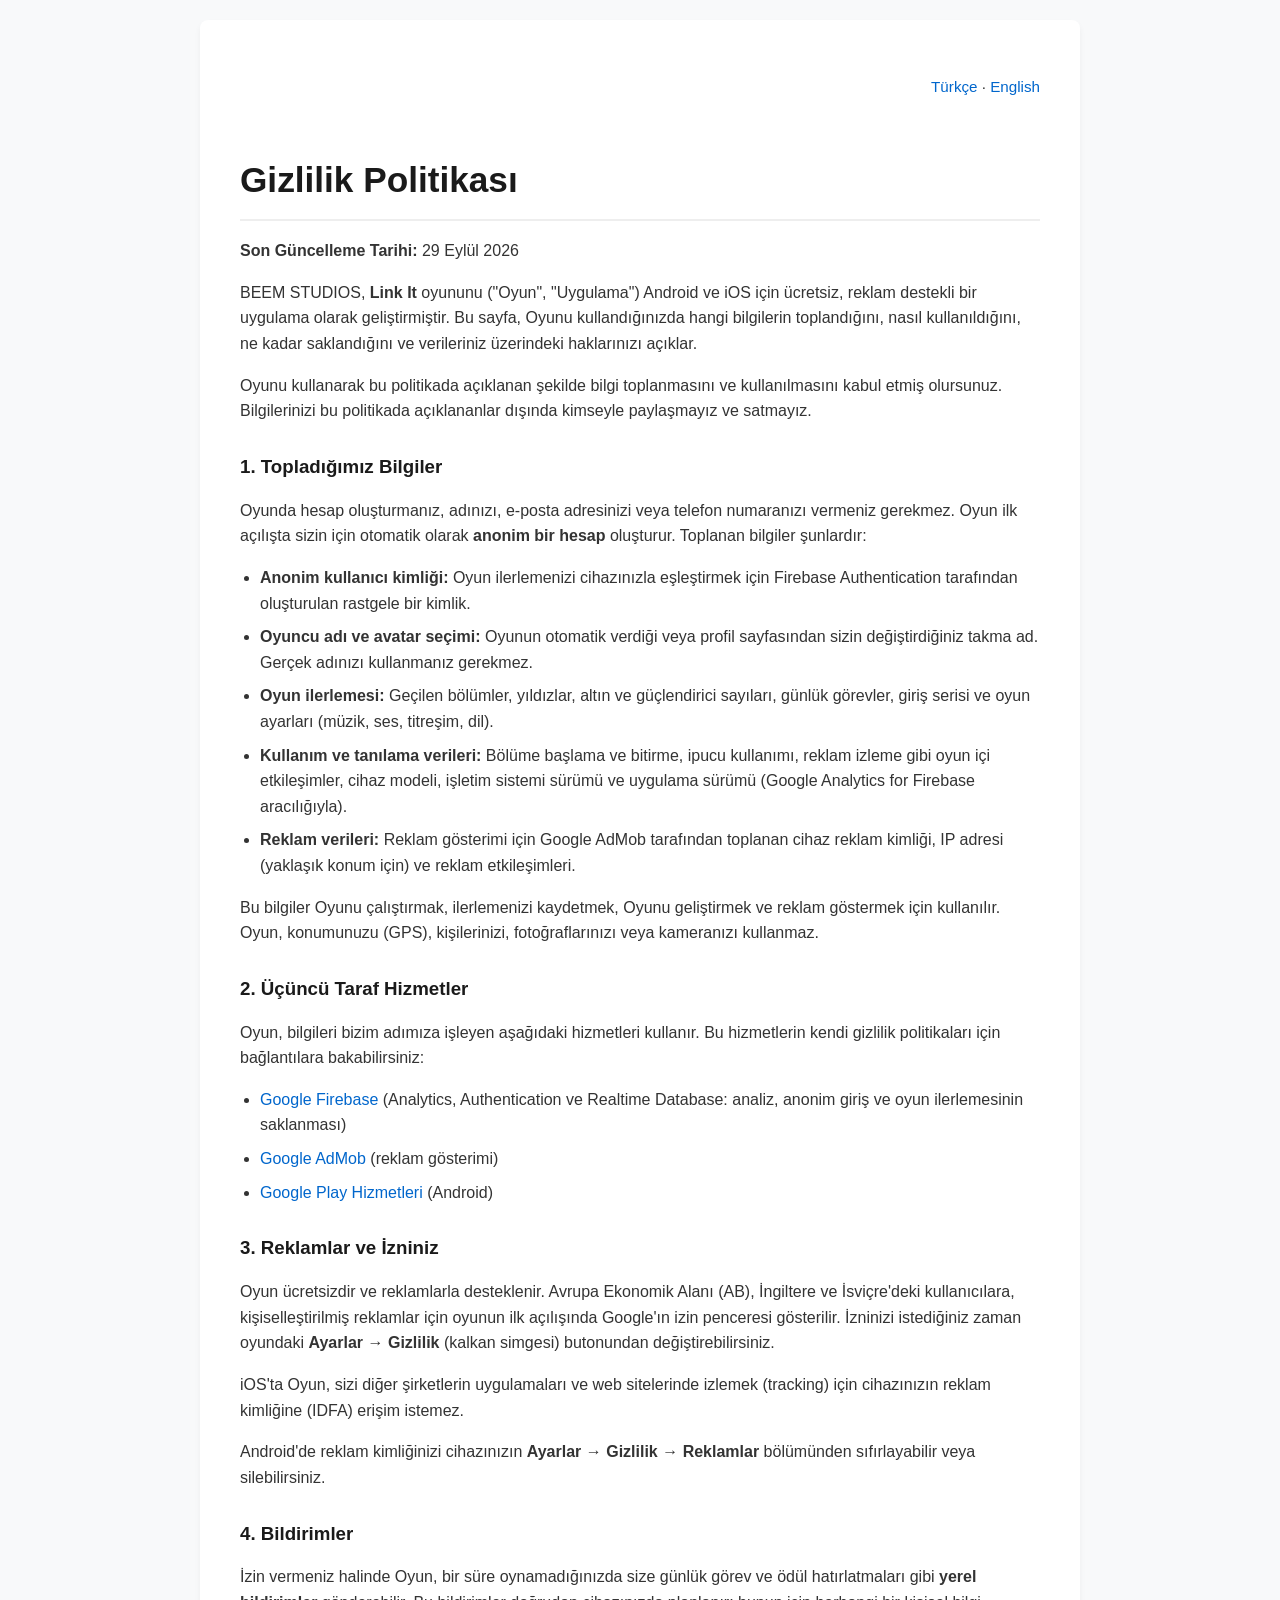
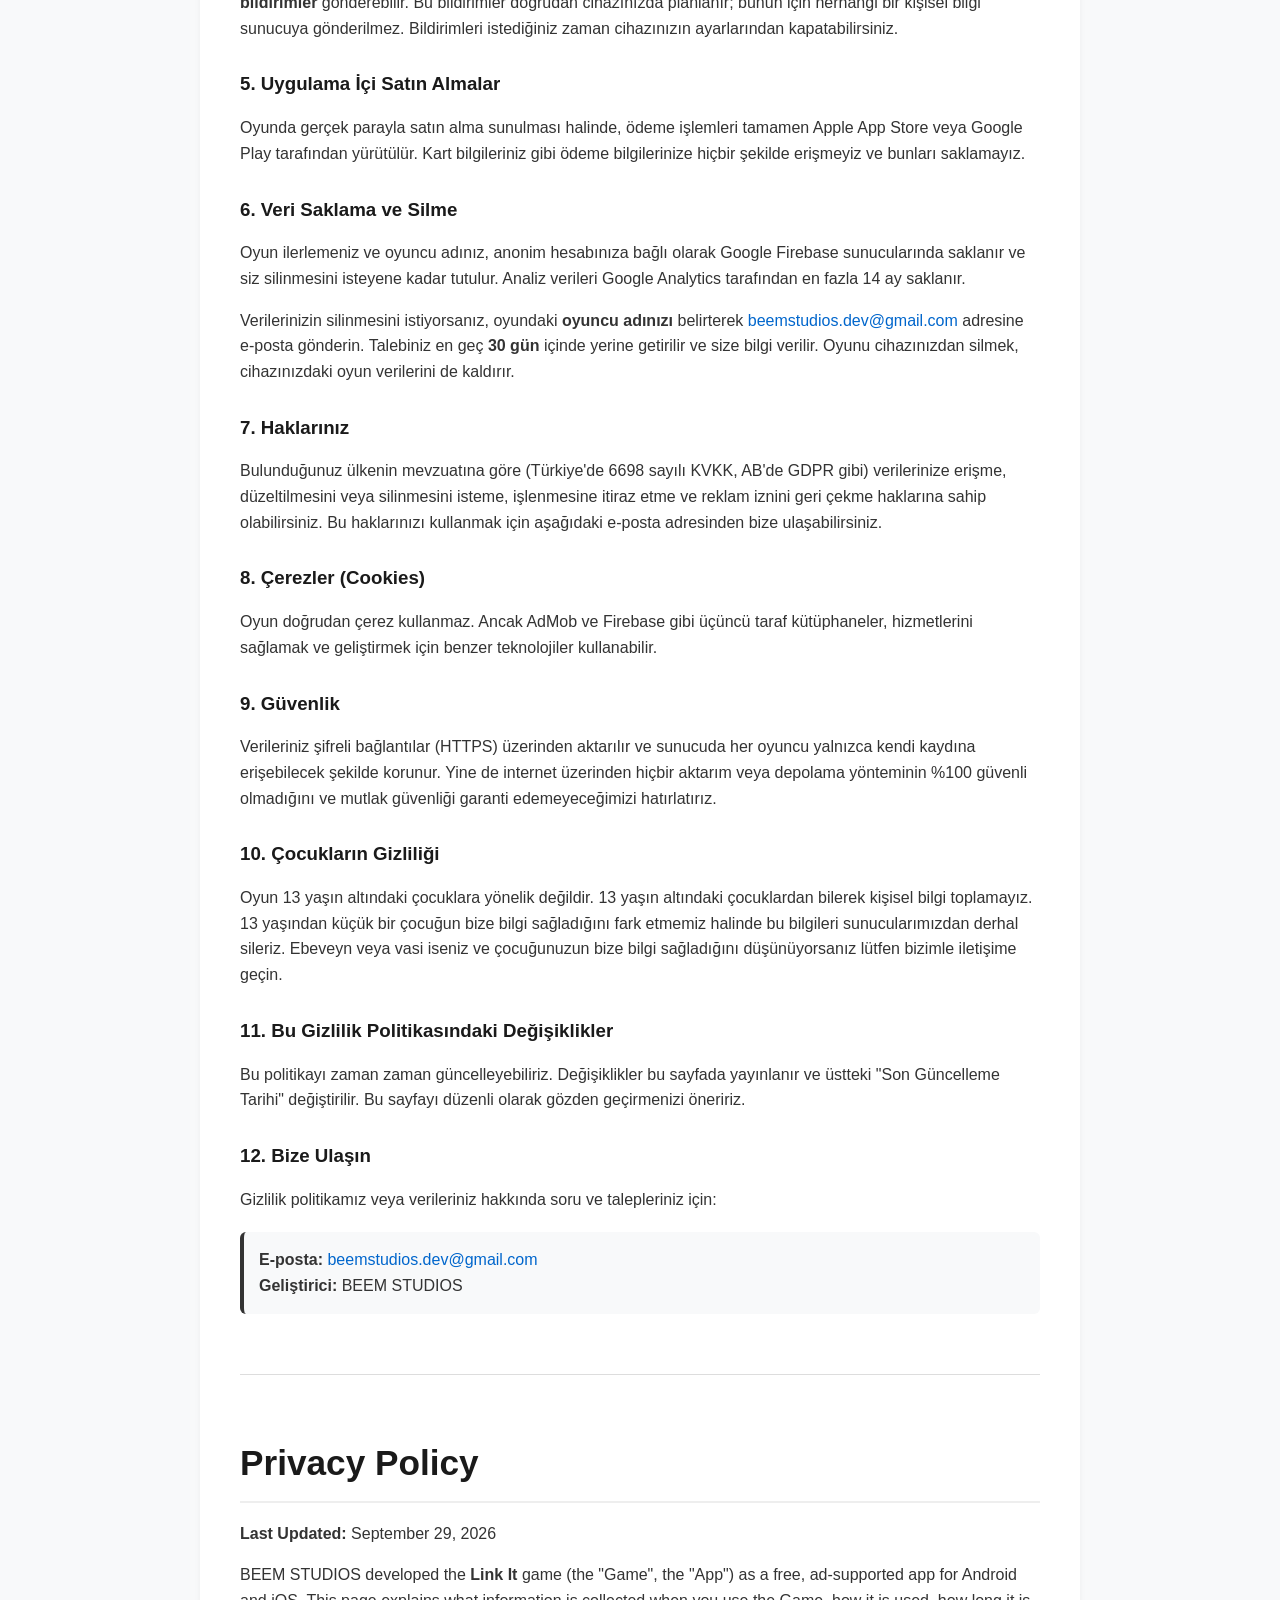
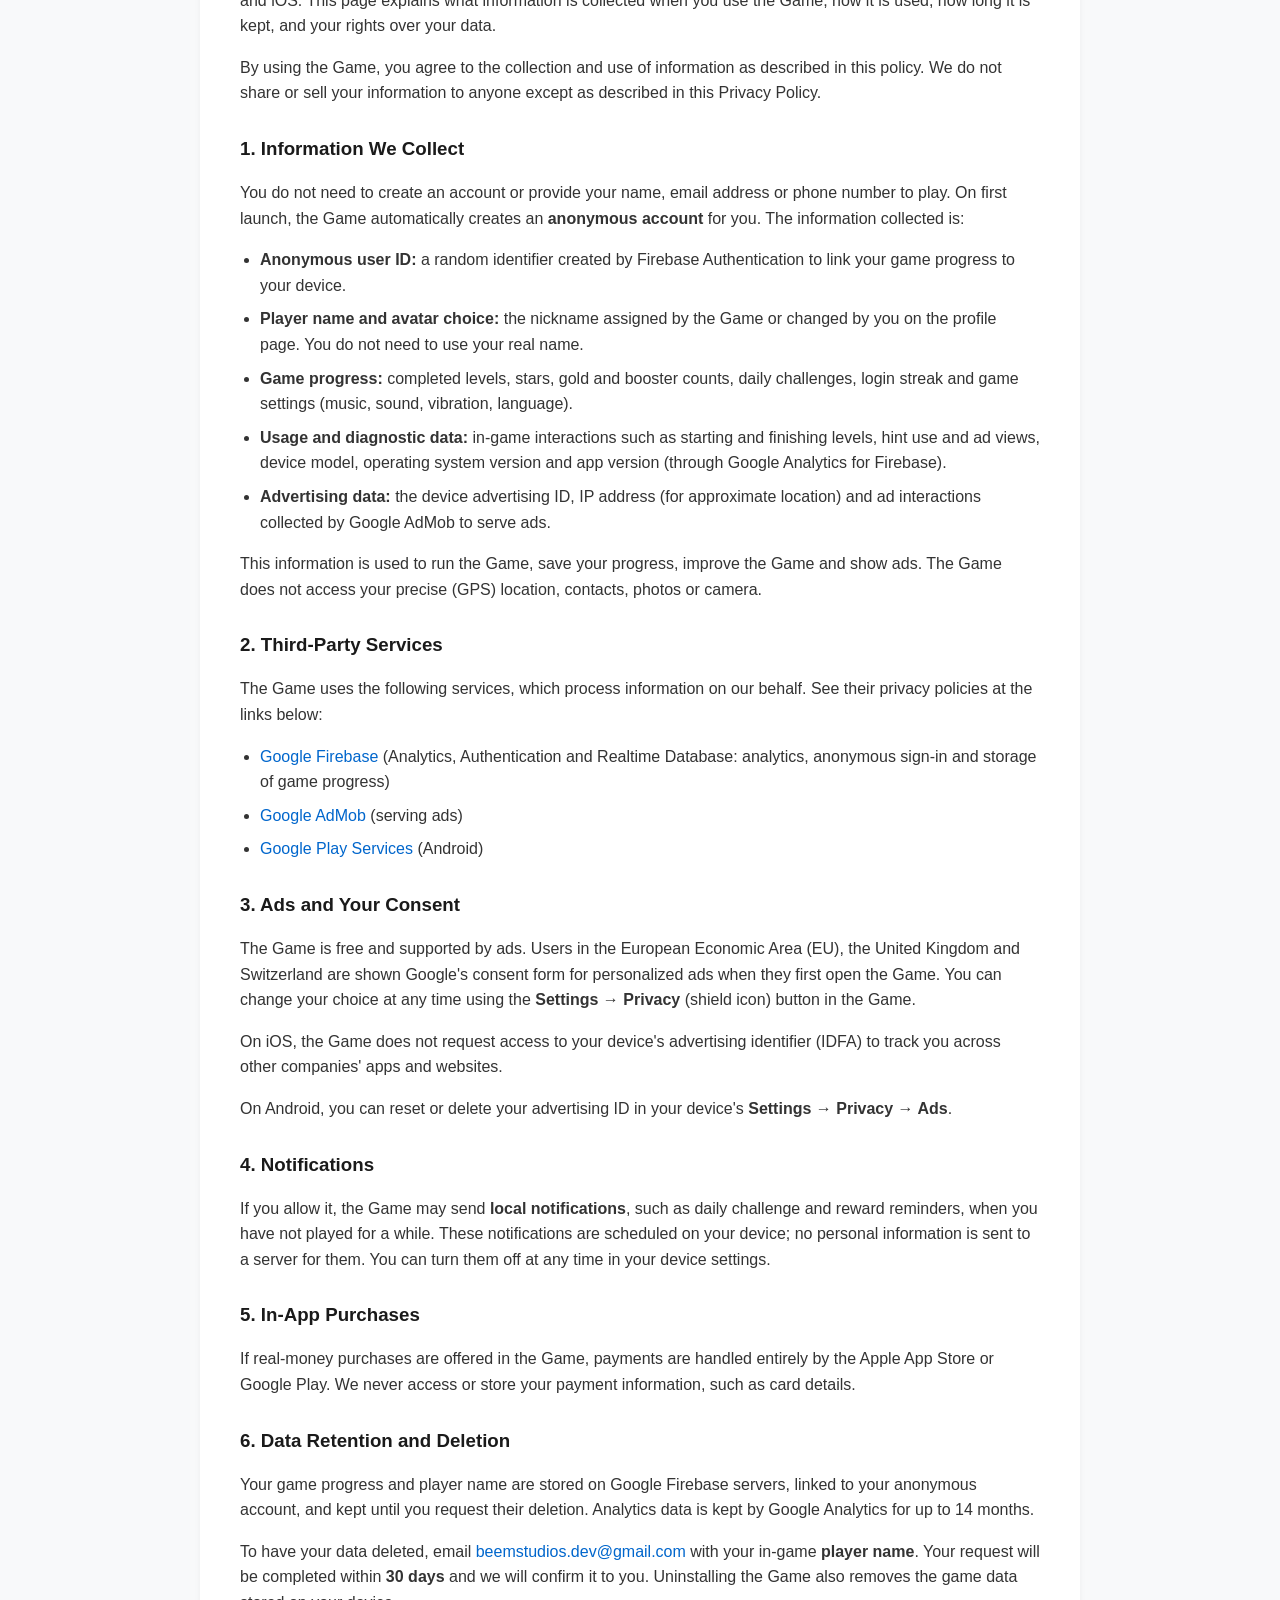
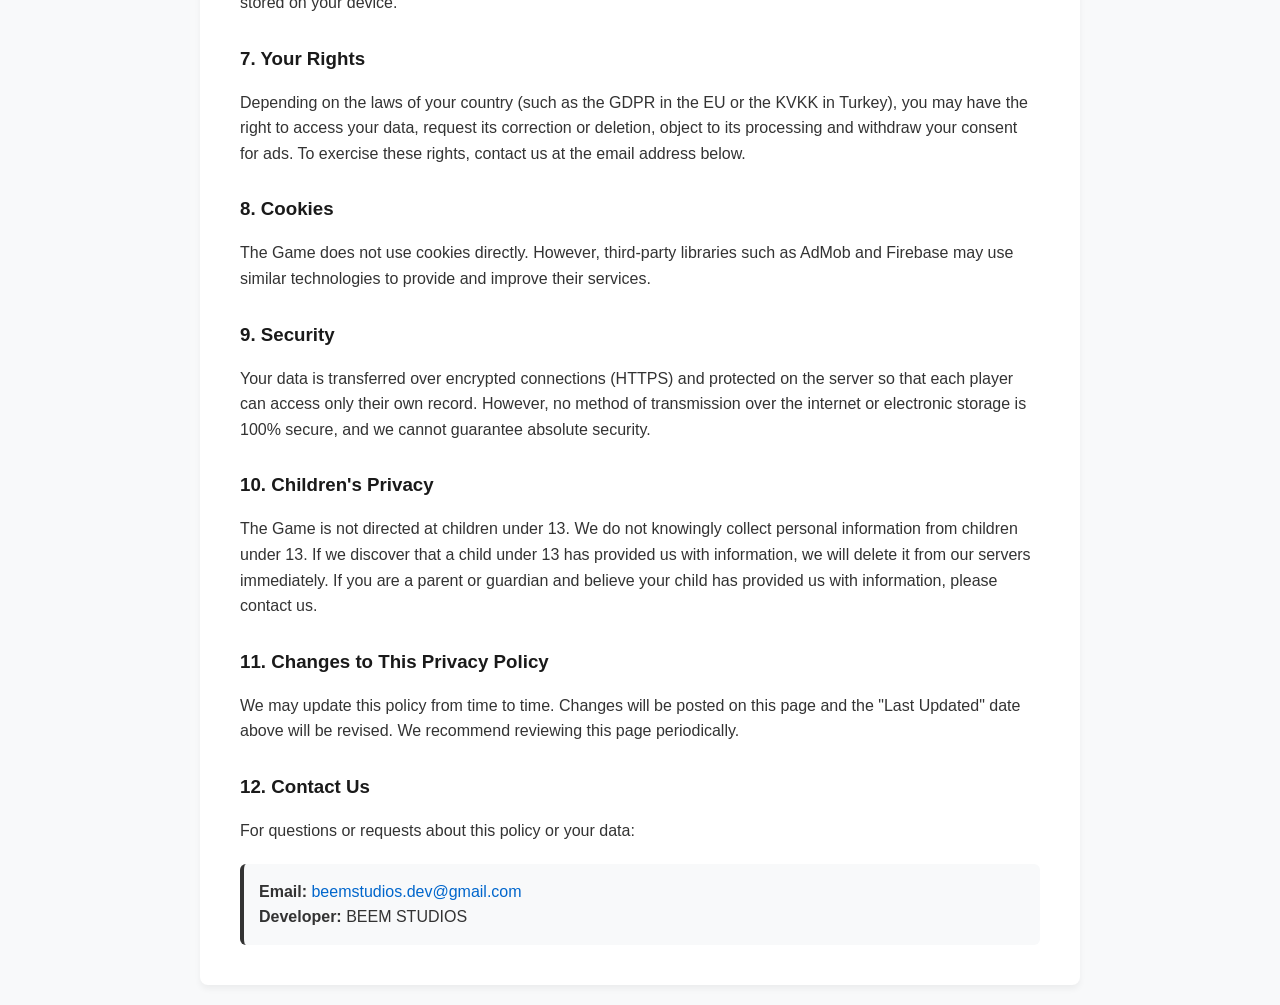
==== privacy/index.html @ 14c8b5b4 "Add files via upload" ====
<!DOCTYPE html>
<html lang="tr">
<head>
    <meta charset="UTF-8">
    <meta name="viewport" content="width=device-width, initial-scale=1.0">
    <title>Privacy Policy - BEEM STUDIOS</title>
    <style>
        :root {
            --bg-color: #f8f9fa;
            --text-color: #333333;
            --heading-color: #1a1a1a;
            --link-color: #0066cc;
            --container-bg: #ffffff;
        }

        body {
            font-family: -apple-system, BlinkMacSystemFont, 'Segoe UI', Roboto, Oxygen, Ubuntu, Cantarell, sans-serif;
            line-height: 1.6;
            color: var(--text-color);
            background-color: var(--bg-color);
            margin: 0;
            padding: 20px;
        }

        .container {
            max-width: 800px;
            margin: 0 auto;
            background-color: var(--container-bg);
            padding: 40px;
            border-radius: 8px;
            box-shadow: 0 4px 6px rgba(0,0,0,0.05);
        }

        h1, h2, h3 {
            color: var(--heading-color);
            margin-top: 1.5em;
            margin-bottom: 0.5em;
        }

        h1 {
            font-size: 2.2em;
            border-bottom: 2px solid #eee;
            padding-bottom: 10px;
        }

        p {
            margin-bottom: 1em;
        }

        ul {
            margin-bottom: 1em;
            padding-left: 20px;
        }

        li {
            margin-bottom: 0.5em;
        }

        a {
            color: var(--link-color);
            text-decoration: none;
        }

        a:hover {
            text-decoration: underline;
        }

        .lang-nav {
            text-align: right;
            font-size: 0.95em;
        }

        .divider {
            margin: 60px 0;
            border: 0;
            border-top: 1px solid #ddd;
        }

        .contact-info {
            background-color: #f8f9fa;
            padding: 15px;
            border-radius: 6px;
            border-left: 4px solid #333;
            margin-top: 20px;
        }

        @media (max-width: 600px) {
            body {
                padding: 12px;
            }

            .container {
                padding: 20px;
            }

            h1 {
                font-size: 1.7em;
            }
        }
    </style>
</head>
<body>

    <div class="container">
        <p class="lang-nav"><a href="#tr">Türkçe</a> · <a href="#en">English</a></p>

        <!-- TÜRKÇE BÖLÜM -->
        <h1 id="tr">Gizlilik Politikası</h1>
        <p><strong>Son Güncelleme Tarihi:</strong> 29 Eylül 2026</p>

        <p>BEEM STUDIOS, <strong>Link It</strong> oyununu ("Oyun", "Uygulama") Android ve iOS için ücretsiz, reklam destekli bir uygulama olarak geliştirmiştir. Bu sayfa, Oyunu kullandığınızda hangi bilgilerin toplandığını, nasıl kullanıldığını, ne kadar saklandığını ve verileriniz üzerindeki haklarınızı açıklar.</p>

        <p>Oyunu kullanarak bu politikada açıklanan şekilde bilgi toplanmasını ve kullanılmasını kabul etmiş olursunuz. Bilgilerinizi bu politikada açıklananlar dışında kimseyle paylaşmayız ve satmayız.</p>

        <h3>1. Topladığımız Bilgiler</h3>
        <p>Oyunda hesap oluşturmanız, adınızı, e-posta adresinizi veya telefon numaranızı vermeniz gerekmez. Oyun ilk açılışta sizin için otomatik olarak <strong>anonim bir hesap</strong> oluşturur. Toplanan bilgiler şunlardır:</p>
        <ul>
            <li><strong>Anonim kullanıcı kimliği:</strong> Oyun ilerlemenizi cihazınızla eşleştirmek için Firebase Authentication tarafından oluşturulan rastgele bir kimlik.</li>
            <li><strong>Oyuncu adı ve avatar seçimi:</strong> Oyunun otomatik verdiği veya profil sayfasından sizin değiştirdiğiniz takma ad. Gerçek adınızı kullanmanız gerekmez.</li>
            <li><strong>Oyun ilerlemesi:</strong> Geçilen bölümler, yıldızlar, altın ve güçlendirici sayıları, günlük görevler, giriş serisi ve oyun ayarları (müzik, ses, titreşim, dil).</li>
            <li><strong>Kullanım ve tanılama verileri:</strong> Bölüme başlama ve bitirme, ipucu kullanımı, reklam izleme gibi oyun içi etkileşimler, cihaz modeli, işletim sistemi sürümü ve uygulama sürümü (Google Analytics for Firebase aracılığıyla).</li>
            <li><strong>Reklam verileri:</strong> Reklam gösterimi için Google AdMob tarafından toplanan cihaz reklam kimliği, IP adresi (yaklaşık konum için) ve reklam etkileşimleri.</li>
        </ul>
        <p>Bu bilgiler Oyunu çalıştırmak, ilerlemenizi kaydetmek, Oyunu geliştirmek ve reklam göstermek için kullanılır. Oyun, konumunuzu (GPS), kişilerinizi, fotoğraflarınızı veya kameranızı kullanmaz.</p>

        <h3>2. Üçüncü Taraf Hizmetler</h3>
        <p>Oyun, bilgileri bizim adımıza işleyen aşağıdaki hizmetleri kullanır. Bu hizmetlerin kendi gizlilik politikaları için bağlantılara bakabilirsiniz:</p>
        <ul>
            <li><a href="https://firebase.google.com/support/privacy" target="_blank" rel="noopener">Google Firebase</a> (Analytics, Authentication ve Realtime Database: analiz, anonim giriş ve oyun ilerlemesinin saklanması)</li>
            <li><a href="https://support.google.com/admob/answer/6128543" target="_blank" rel="noopener">Google AdMob</a> (reklam gösterimi)</li>
            <li><a href="https://policies.google.com/privacy" target="_blank" rel="noopener">Google Play Hizmetleri</a> (Android)</li>
        </ul>

        <h3>3. Reklamlar ve İzniniz</h3>
        <p>Oyun ücretsizdir ve reklamlarla desteklenir. Avrupa Ekonomik Alanı (AB), İngiltere ve İsviçre'deki kullanıcılara, kişiselleştirilmiş reklamlar için oyunun ilk açılışında Google'ın izin penceresi gösterilir. İzninizi istediğiniz zaman oyundaki <strong>Ayarlar → Gizlilik</strong> (kalkan simgesi) butonundan değiştirebilirsiniz.</p>
        <p>iOS'ta Oyun, sizi diğer şirketlerin uygulamaları ve web sitelerinde izlemek (tracking) için cihazınızın reklam kimliğine (IDFA) erişim istemez.</p>
        <p>Android'de reklam kimliğinizi cihazınızın <strong>Ayarlar → Gizlilik → Reklamlar</strong> bölümünden sıfırlayabilir veya silebilirsiniz.</p>

        <h3>4. Bildirimler</h3>
        <p>İzin vermeniz halinde Oyun, bir süre oynamadığınızda size günlük görev ve ödül hatırlatmaları gibi <strong>yerel bildirimler</strong> gönderebilir. Bu bildirimler doğrudan cihazınızda planlanır; bunun için herhangi bir kişisel bilgi sunucuya gönderilmez. Bildirimleri istediğiniz zaman cihazınızın ayarlarından kapatabilirsiniz.</p>

        <h3>5. Uygulama İçi Satın Almalar</h3>
        <p>Oyunda gerçek parayla satın alma sunulması halinde, ödeme işlemleri tamamen Apple App Store veya Google Play tarafından yürütülür. Kart bilgileriniz gibi ödeme bilgilerinize hiçbir şekilde erişmeyiz ve bunları saklamayız.</p>

        <h3>6. Veri Saklama ve Silme</h3>
        <p>Oyun ilerlemeniz ve oyuncu adınız, anonim hesabınıza bağlı olarak Google Firebase sunucularında saklanır ve siz silinmesini isteyene kadar tutulur. Analiz verileri Google Analytics tarafından en fazla 14 ay saklanır.</p>
        <p>Verilerinizin silinmesini istiyorsanız, oyundaki <strong>oyuncu adınızı</strong> belirterek <a href="mailto:beemstudios.dev@gmail.com">beemstudios.dev@gmail.com</a> adresine e-posta gönderin. Talebiniz en geç <strong>30 gün</strong> içinde yerine getirilir ve size bilgi verilir. Oyunu cihazınızdan silmek, cihazınızdaki oyun verilerini de kaldırır.</p>

        <h3>7. Haklarınız</h3>
        <p>Bulunduğunuz ülkenin mevzuatına göre (Türkiye'de 6698 sayılı KVKK, AB'de GDPR gibi) verilerinize erişme, düzeltilmesini veya silinmesini isteme, işlenmesine itiraz etme ve reklam iznini geri çekme haklarına sahip olabilirsiniz. Bu haklarınızı kullanmak için aşağıdaki e-posta adresinden bize ulaşabilirsiniz.</p>

        <h3>8. Çerezler (Cookies)</h3>
        <p>Oyun doğrudan çerez kullanmaz. Ancak AdMob ve Firebase gibi üçüncü taraf kütüphaneler, hizmetlerini sağlamak ve geliştirmek için benzer teknolojiler kullanabilir.</p>

        <h3>9. Güvenlik</h3>
        <p>Verileriniz şifreli bağlantılar (HTTPS) üzerinden aktarılır ve sunucuda her oyuncu yalnızca kendi kaydına erişebilecek şekilde korunur. Yine de internet üzerinden hiçbir aktarım veya depolama yönteminin %100 güvenli olmadığını ve mutlak güvenliği garanti edemeyeceğimizi hatırlatırız.</p>

        <h3>10. Çocukların Gizliliği</h3>
        <p>Oyun 13 yaşın altındaki çocuklara yönelik değildir. 13 yaşın altındaki çocuklardan bilerek kişisel bilgi toplamayız. 13 yaşından küçük bir çocuğun bize bilgi sağladığını fark etmemiz halinde bu bilgileri sunucularımızdan derhal sileriz. Ebeveyn veya vasi iseniz ve çocuğunuzun bize bilgi sağladığını düşünüyorsanız lütfen bizimle iletişime geçin.</p>

        <h3>11. Bu Gizlilik Politikasındaki Değişiklikler</h3>
        <p>Bu politikayı zaman zaman güncelleyebiliriz. Değişiklikler bu sayfada yayınlanır ve üstteki "Son Güncelleme Tarihi" değiştirilir. Bu sayfayı düzenli olarak gözden geçirmenizi öneririz.</p>

        <h3>12. Bize Ulaşın</h3>
        <p>Gizlilik politikamız veya verileriniz hakkında soru ve talepleriniz için:</p>
        <div class="contact-info">
            <strong>E-posta:</strong> <a href="mailto:beemstudios.dev@gmail.com">beemstudios.dev@gmail.com</a><br>
            <strong>Geliştirici:</strong> BEEM STUDIOS
        </div>

        <hr class="divider">

        <!-- İNGİLİZCE BÖLÜM -->
        <h1 id="en" lang="en">Privacy Policy</h1>
        <div lang="en">
        <p><strong>Last Updated:</strong> September 29, 2026</p>

        <p>BEEM STUDIOS developed the <strong>Link It</strong> game (the "Game", the "App") as a free, ad-supported app for Android and iOS. This page explains what information is collected when you use the Game, how it is used, how long it is kept, and your rights over your data.</p>

        <p>By using the Game, you agree to the collection and use of information as described in this policy. We do not share or sell your information to anyone except as described in this Privacy Policy.</p>

        <h3>1. Information We Collect</h3>
        <p>You do not need to create an account or provide your name, email address or phone number to play. On first launch, the Game automatically creates an <strong>anonymous account</strong> for you. The information collected is:</p>
        <ul>
            <li><strong>Anonymous user ID:</strong> a random identifier created by Firebase Authentication to link your game progress to your device.</li>
            <li><strong>Player name and avatar choice:</strong> the nickname assigned by the Game or changed by you on the profile page. You do not need to use your real name.</li>
            <li><strong>Game progress:</strong> completed levels, stars, gold and booster counts, daily challenges, login streak and game settings (music, sound, vibration, language).</li>
            <li><strong>Usage and diagnostic data:</strong> in-game interactions such as starting and finishing levels, hint use and ad views, device model, operating system version and app version (through Google Analytics for Firebase).</li>
            <li><strong>Advertising data:</strong> the device advertising ID, IP address (for approximate location) and ad interactions collected by Google AdMob to serve ads.</li>
        </ul>
        <p>This information is used to run the Game, save your progress, improve the Game and show ads. The Game does not access your precise (GPS) location, contacts, photos or camera.</p>

        <h3>2. Third-Party Services</h3>
        <p>The Game uses the following services, which process information on our behalf. See their privacy policies at the links below:</p>
        <ul>
            <li><a href="https://firebase.google.com/support/privacy" target="_blank" rel="noopener">Google Firebase</a> (Analytics, Authentication and Realtime Database: analytics, anonymous sign-in and storage of game progress)</li>
            <li><a href="https://support.google.com/admob/answer/6128543" target="_blank" rel="noopener">Google AdMob</a> (serving ads)</li>
            <li><a href="https://policies.google.com/privacy" target="_blank" rel="noopener">Google Play Services</a> (Android)</li>
        </ul>

        <h3>3. Ads and Your Consent</h3>
        <p>The Game is free and supported by ads. Users in the European Economic Area (EU), the United Kingdom and Switzerland are shown Google's consent form for personalized ads when they first open the Game. You can change your choice at any time using the <strong>Settings → Privacy</strong> (shield icon) button in the Game.</p>
        <p>On iOS, the Game does not request access to your device's advertising identifier (IDFA) to track you across other companies' apps and websites.</p>
        <p>On Android, you can reset or delete your advertising ID in your device's <strong>Settings → Privacy → Ads</strong>.</p>

        <h3>4. Notifications</h3>
        <p>If you allow it, the Game may send <strong>local notifications</strong>, such as daily challenge and reward reminders, when you have not played for a while. These notifications are scheduled on your device; no personal information is sent to a server for them. You can turn them off at any time in your device settings.</p>

        <h3>5. In-App Purchases</h3>
        <p>If real-money purchases are offered in the Game, payments are handled entirely by the Apple App Store or Google Play. We never access or store your payment information, such as card details.</p>

        <h3>6. Data Retention and Deletion</h3>
        <p>Your game progress and player name are stored on Google Firebase servers, linked to your anonymous account, and kept until you request their deletion. Analytics data is kept by Google Analytics for up to 14 months.</p>
        <p>To have your data deleted, email <a href="mailto:beemstudios.dev@gmail.com">beemstudios.dev@gmail.com</a> with your in-game <strong>player name</strong>. Your request will be completed within <strong>30 days</strong> and we will confirm it to you. Uninstalling the Game also removes the game data stored on your device.</p>

        <h3>7. Your Rights</h3>
        <p>Depending on the laws of your country (such as the GDPR in the EU or the KVKK in Turkey), you may have the right to access your data, request its correction or deletion, object to its processing and withdraw your consent for ads. To exercise these rights, contact us at the email address below.</p>

        <h3>8. Cookies</h3>
        <p>The Game does not use cookies directly. However, third-party libraries such as AdMob and Firebase may use similar technologies to provide and improve their services.</p>

        <h3>9. Security</h3>
        <p>Your data is transferred over encrypted connections (HTTPS) and protected on the server so that each player can access only their own record. However, no method of transmission over the internet or electronic storage is 100% secure, and we cannot guarantee absolute security.</p>

        <h3>10. Children's Privacy</h3>
        <p>The Game is not directed at children under 13. We do not knowingly collect personal information from children under 13. If we discover that a child under 13 has provided us with information, we will delete it from our servers immediately. If you are a parent or guardian and believe your child has provided us with information, please contact us.</p>

        <h3>11. Changes to This Privacy Policy</h3>
        <p>We may update this policy from time to time. Changes will be posted on this page and the "Last Updated" date above will be revised. We recommend reviewing this page periodically.</p>

        <h3>12. Contact Us</h3>
        <p>For questions or requests about this policy or your data:</p>
        <div class="contact-info">
            <strong>Email:</strong> <a href="mailto:beemstudios.dev@gmail.com">beemstudios.dev@gmail.com</a><br>
            <strong>Developer:</strong> BEEM STUDIOS
        </div>
        </div>

    </div>

</body>
</html>
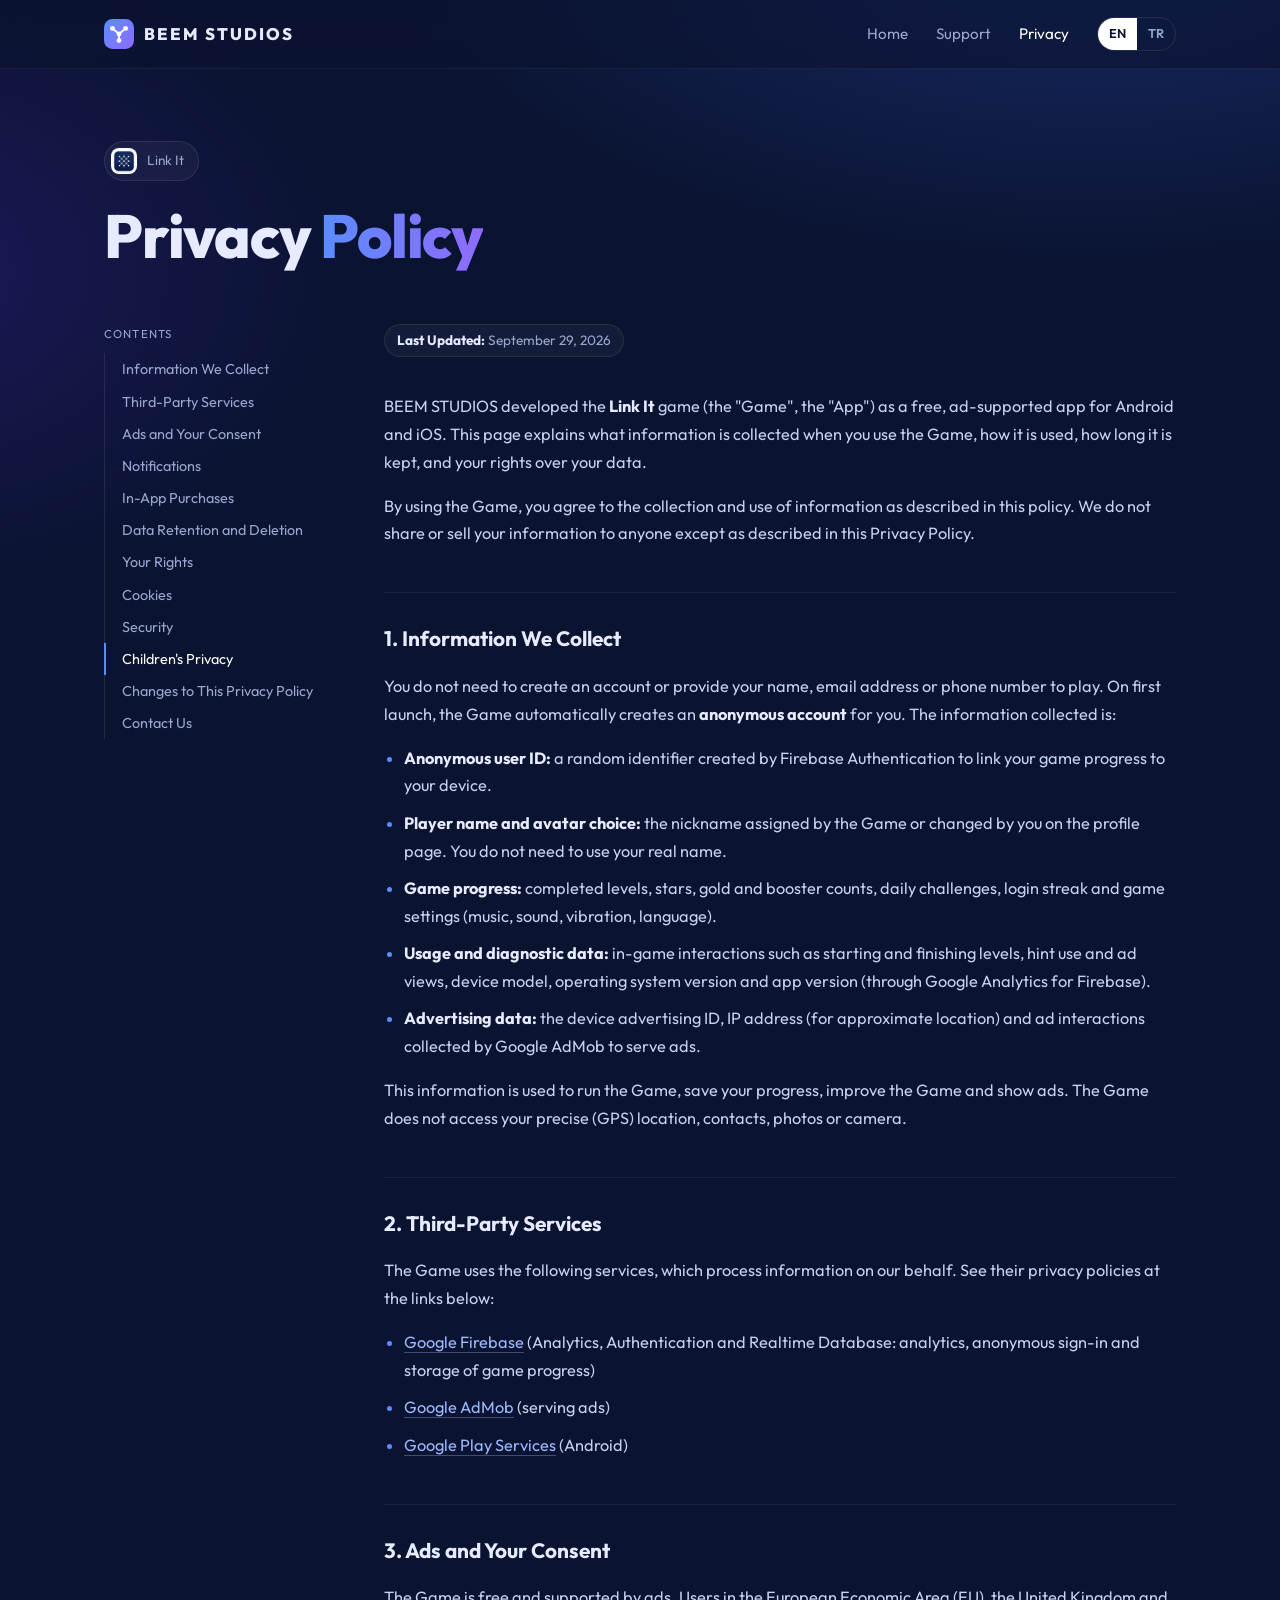
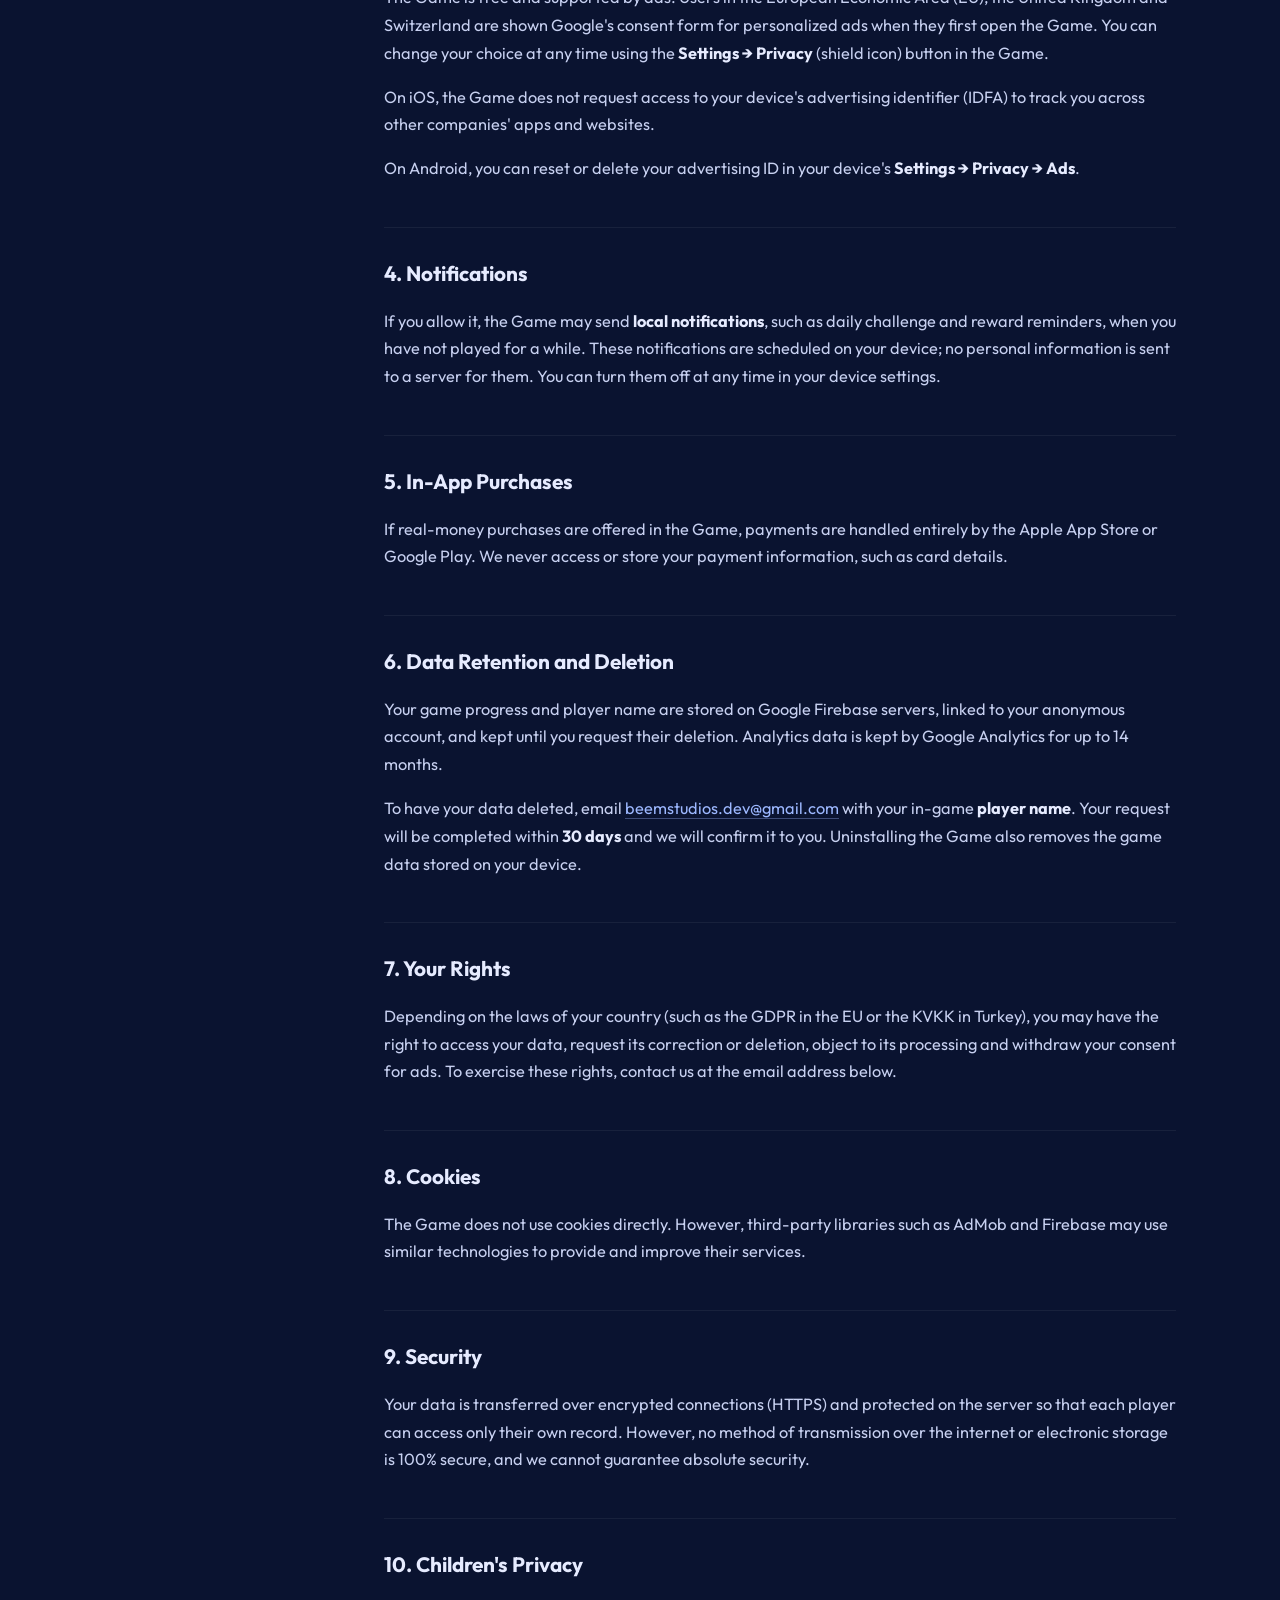
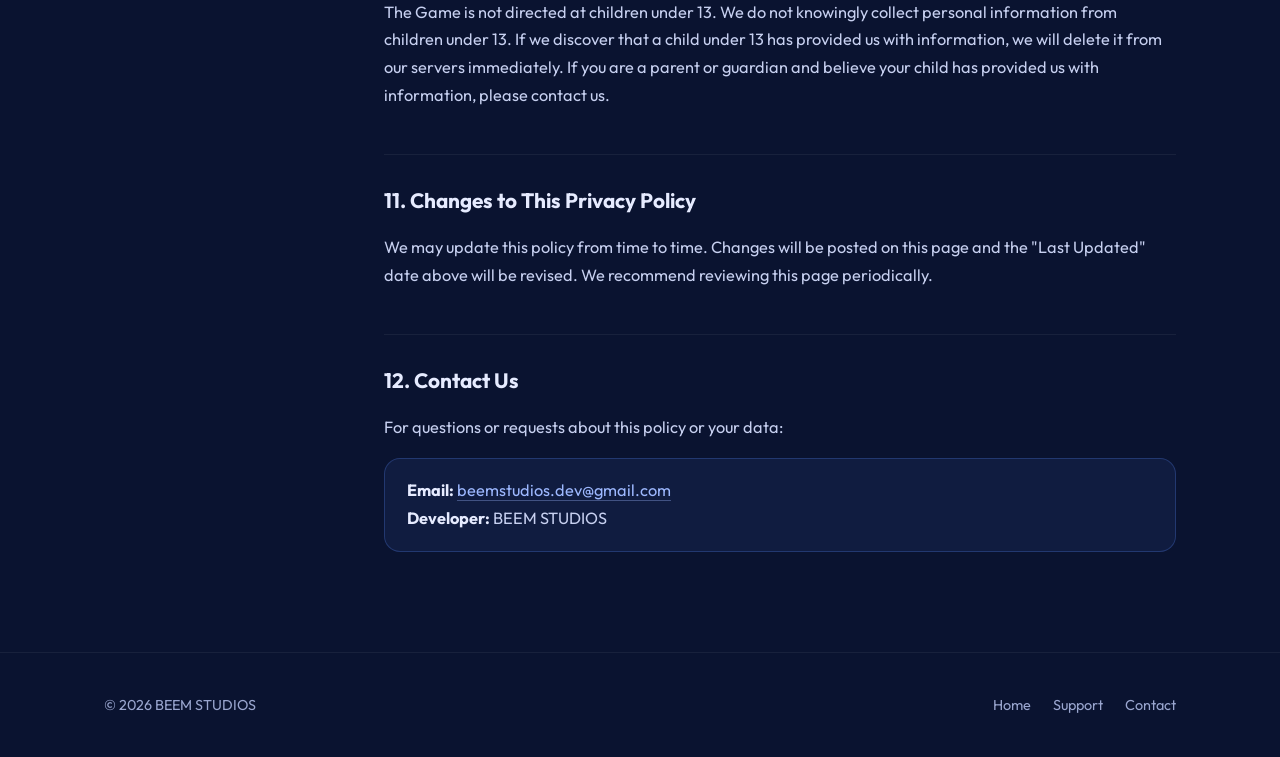
==== commit a36d5249: "Add files via upload" ====
--- a/privacy/index.html
+++ b/privacy/index.html
@@ -4,239 +4,223 @@
     <meta charset="UTF-8">
     <meta name="viewport" content="width=device-width, initial-scale=1.0">
     <title>Privacy Policy - BEEM STUDIOS</title>
-    <style>
-        :root {
-            --bg-color: #f8f9fa;
-            --text-color: #333333;
-            --heading-color: #1a1a1a;
-            --link-color: #0066cc;
-            --container-bg: #ffffff;
-        }
-
-        body {
-            font-family: -apple-system, BlinkMacSystemFont, 'Segoe UI', Roboto, Oxygen, Ubuntu, Cantarell, sans-serif;
-            line-height: 1.6;
-            color: var(--text-color);
-            background-color: var(--bg-color);
-            margin: 0;
-            padding: 20px;
-        }
-
-        .container {
-            max-width: 800px;
-            margin: 0 auto;
-            background-color: var(--container-bg);
-            padding: 40px;
-            border-radius: 8px;
-            box-shadow: 0 4px 6px rgba(0,0,0,0.05);
-        }
-
-        h1, h2, h3 {
-            color: var(--heading-color);
-            margin-top: 1.5em;
-            margin-bottom: 0.5em;
-        }
-
-        h1 {
-            font-size: 2.2em;
-            border-bottom: 2px solid #eee;
-            padding-bottom: 10px;
-        }
-
-        p {
-            margin-bottom: 1em;
-        }
-
-        ul {
-            margin-bottom: 1em;
-            padding-left: 20px;
-        }
-
-        li {
-            margin-bottom: 0.5em;
-        }
-
-        a {
-            color: var(--link-color);
-            text-decoration: none;
-        }
-
-        a:hover {
-            text-decoration: underline;
-        }
-
-        .lang-nav {
-            text-align: right;
-            font-size: 0.95em;
-        }
-
-        .divider {
-            margin: 60px 0;
-            border: 0;
-            border-top: 1px solid #ddd;
-        }
-
-        .contact-info {
-            background-color: #f8f9fa;
-            padding: 15px;
-            border-radius: 6px;
-            border-left: 4px solid #333;
-            margin-top: 20px;
-        }
-
-        @media (max-width: 600px) {
-            body {
-                padding: 12px;
-            }
-
-            .container {
-                padding: 20px;
-            }
-
-            h1 {
-                font-size: 1.7em;
-            }
-        }
-    </style>
+    <meta name="description" content="Link It privacy policy. / Link It gizlilik politikası.">
+    <meta name="theme-color" content="#0a1330">
+    <link rel="icon" type="image/png" href="/assets/linkit-icon.png">
+    <link rel="apple-touch-icon" href="/assets/linkit-icon.png">
+    <link rel="preconnect" href="https://fonts.googleapis.com">
+    <link rel="preconnect" href="https://fonts.gstatic.com" crossorigin>
+    <link href="https://fonts.googleapis.com/css2?family=Outfit:wght@400;500;600;700;800&display=swap" rel="stylesheet">
+    <link rel="stylesheet" href="/assets/site.css">
 </head>
-<body>
-
-    <div class="container">
-        <p class="lang-nav"><a href="#tr">Türkçe</a> · <a href="#en">English</a></p>
+<body data-title-tr="Gizlilik Politikası - BEEM STUDIOS" data-title-en="Privacy Policy - BEEM STUDIOS">
+
+    <header>
+        <div class="wrap">
+            <nav>
+                <a href="/" class="brand" aria-label="BEEM STUDIOS">
+                    <svg viewBox="0 0 32 32" aria-hidden="true">
+                        <defs>
+                            <linearGradient id="bg" x1="0" y1="0" x2="1" y2="1">
+                                <stop offset="0" stop-color="#5b8cff"/>
+                                <stop offset="1" stop-color="#8f6bff"/>
+                            </linearGradient>
+                        </defs>
+                        <rect width="32" height="32" rx="9" fill="url(#bg)"/>
+                        <path d="M9 10 L16 16 L23 10 M16 16 L16 23" stroke="#fff" stroke-width="2" stroke-linecap="round" fill="none"/>
+                        <circle cx="9" cy="10" r="2.6" fill="#fff"/>
+                        <circle cx="23" cy="10" r="2.6" fill="#fff"/>
+                        <circle cx="16" cy="16" r="2.6" fill="#fff"/>
+                        <circle cx="16" cy="23" r="2.6" fill="#fff"/>
+                    </svg>
+                    <span class="hide-sm">BEEM STUDIOS</span>
+                </a>
+                <div class="nav-links">
+                    <a href="/" class="hide-sm" data-tr="Ana Sayfa">Home</a>
+                    <a href="/support/" data-tr="Destek">Support</a>
+                    <a href="/privacy/" aria-current="page" data-tr="Gizlilik">Privacy</a>
+                    <div class="lang" role="group" aria-label="Language">
+                        <button type="button" data-lang="en">EN</button>
+                        <button type="button" data-lang="tr">TR</button>
+                    </div>
+                </div>
+            </nav>
+        </div>
+    </header>
+
+    <main class="wrap">
 
         <!-- TÜRKÇE BÖLÜM -->
-        <h1 id="tr">Gizlilik Politikası</h1>
-        <p><strong>Son Güncelleme Tarihi:</strong> 29 Eylül 2026</p>
-
-        <p>BEEM STUDIOS, <strong>Link It</strong> oyununu ("Oyun", "Uygulama") Android ve iOS için ücretsiz, reklam destekli bir uygulama olarak geliştirmiştir. Bu sayfa, Oyunu kullandığınızda hangi bilgilerin toplandığını, nasıl kullanıldığını, ne kadar saklandığını ve verileriniz üzerindeki haklarınızı açıklar.</p>
-
-        <p>Oyunu kullanarak bu politikada açıklanan şekilde bilgi toplanmasını ve kullanılmasını kabul etmiş olursunuz. Bilgilerinizi bu politikada açıklananlar dışında kimseyle paylaşmayız ve satmayız.</p>
-
-        <h3>1. Topladığımız Bilgiler</h3>
-        <p>Oyunda hesap oluşturmanız, adınızı, e-posta adresinizi veya telefon numaranızı vermeniz gerekmez. Oyun ilk açılışta sizin için otomatik olarak <strong>anonim bir hesap</strong> oluşturur. Toplanan bilgiler şunlardır:</p>
-        <ul>
-            <li><strong>Anonim kullanıcı kimliği:</strong> Oyun ilerlemenizi cihazınızla eşleştirmek için Firebase Authentication tarafından oluşturulan rastgele bir kimlik.</li>
-            <li><strong>Oyuncu adı ve avatar seçimi:</strong> Oyunun otomatik verdiği veya profil sayfasından sizin değiştirdiğiniz takma ad. Gerçek adınızı kullanmanız gerekmez.</li>
-            <li><strong>Oyun ilerlemesi:</strong> Geçilen bölümler, yıldızlar, altın ve güçlendirici sayıları, günlük görevler, giriş serisi ve oyun ayarları (müzik, ses, titreşim, dil).</li>
-            <li><strong>Kullanım ve tanılama verileri:</strong> Bölüme başlama ve bitirme, ipucu kullanımı, reklam izleme gibi oyun içi etkileşimler, cihaz modeli, işletim sistemi sürümü ve uygulama sürümü (Google Analytics for Firebase aracılığıyla).</li>
-            <li><strong>Reklam verileri:</strong> Reklam gösterimi için Google AdMob tarafından toplanan cihaz reklam kimliği, IP adresi (yaklaşık konum için) ve reklam etkileşimleri.</li>
-        </ul>
-        <p>Bu bilgiler Oyunu çalıştırmak, ilerlemenizi kaydetmek, Oyunu geliştirmek ve reklam göstermek için kullanılır. Oyun, konumunuzu (GPS), kişilerinizi, fotoğraflarınızı veya kameranızı kullanmaz.</p>
-
-        <h3>2. Üçüncü Taraf Hizmetler</h3>
-        <p>Oyun, bilgileri bizim adımıza işleyen aşağıdaki hizmetleri kullanır. Bu hizmetlerin kendi gizlilik politikaları için bağlantılara bakabilirsiniz:</p>
-        <ul>
-            <li><a href="https://firebase.google.com/support/privacy" target="_blank" rel="noopener">Google Firebase</a> (Analytics, Authentication ve Realtime Database: analiz, anonim giriş ve oyun ilerlemesinin saklanması)</li>
-            <li><a href="https://support.google.com/admob/answer/6128543" target="_blank" rel="noopener">Google AdMob</a> (reklam gösterimi)</li>
-            <li><a href="https://policies.google.com/privacy" target="_blank" rel="noopener">Google Play Hizmetleri</a> (Android)</li>
-        </ul>
-
-        <h3>3. Reklamlar ve İzniniz</h3>
-        <p>Oyun ücretsizdir ve reklamlarla desteklenir. Avrupa Ekonomik Alanı (AB), İngiltere ve İsviçre'deki kullanıcılara, kişiselleştirilmiş reklamlar için oyunun ilk açılışında Google'ın izin penceresi gösterilir. İzninizi istediğiniz zaman oyundaki <strong>Ayarlar → Gizlilik</strong> (kalkan simgesi) butonundan değiştirebilirsiniz.</p>
-        <p>iOS'ta Oyun, sizi diğer şirketlerin uygulamaları ve web sitelerinde izlemek (tracking) için cihazınızın reklam kimliğine (IDFA) erişim istemez.</p>
-        <p>Android'de reklam kimliğinizi cihazınızın <strong>Ayarlar → Gizlilik → Reklamlar</strong> bölümünden sıfırlayabilir veya silebilirsiniz.</p>
-
-        <h3>4. Bildirimler</h3>
-        <p>İzin vermeniz halinde Oyun, bir süre oynamadığınızda size günlük görev ve ödül hatırlatmaları gibi <strong>yerel bildirimler</strong> gönderebilir. Bu bildirimler doğrudan cihazınızda planlanır; bunun için herhangi bir kişisel bilgi sunucuya gönderilmez. Bildirimleri istediğiniz zaman cihazınızın ayarlarından kapatabilirsiniz.</p>
-
-        <h3>5. Uygulama İçi Satın Almalar</h3>
-        <p>Oyunda gerçek parayla satın alma sunulması halinde, ödeme işlemleri tamamen Apple App Store veya Google Play tarafından yürütülür. Kart bilgileriniz gibi ödeme bilgilerinize hiçbir şekilde erişmeyiz ve bunları saklamayız.</p>
-
-        <h3>6. Veri Saklama ve Silme</h3>
-        <p>Oyun ilerlemeniz ve oyuncu adınız, anonim hesabınıza bağlı olarak Google Firebase sunucularında saklanır ve siz silinmesini isteyene kadar tutulur. Analiz verileri Google Analytics tarafından en fazla 14 ay saklanır.</p>
-        <p>Verilerinizin silinmesini istiyorsanız, oyundaki <strong>oyuncu adınızı</strong> belirterek <a href="mailto:beemstudios.dev@gmail.com">beemstudios.dev@gmail.com</a> adresine e-posta gönderin. Talebiniz en geç <strong>30 gün</strong> içinde yerine getirilir ve size bilgi verilir. Oyunu cihazınızdan silmek, cihazınızdaki oyun verilerini de kaldırır.</p>
-
-        <h3>7. Haklarınız</h3>
-        <p>Bulunduğunuz ülkenin mevzuatına göre (Türkiye'de 6698 sayılı KVKK, AB'de GDPR gibi) verilerinize erişme, düzeltilmesini veya silinmesini isteme, işlenmesine itiraz etme ve reklam iznini geri çekme haklarına sahip olabilirsiniz. Bu haklarınızı kullanmak için aşağıdaki e-posta adresinden bize ulaşabilirsiniz.</p>
-
-        <h3>8. Çerezler (Cookies)</h3>
-        <p>Oyun doğrudan çerez kullanmaz. Ancak AdMob ve Firebase gibi üçüncü taraf kütüphaneler, hizmetlerini sağlamak ve geliştirmek için benzer teknolojiler kullanabilir.</p>
-
-        <h3>9. Güvenlik</h3>
-        <p>Verileriniz şifreli bağlantılar (HTTPS) üzerinden aktarılır ve sunucuda her oyuncu yalnızca kendi kaydına erişebilecek şekilde korunur. Yine de internet üzerinden hiçbir aktarım veya depolama yönteminin %100 güvenli olmadığını ve mutlak güvenliği garanti edemeyeceğimizi hatırlatırız.</p>
-
-        <h3>10. Çocukların Gizliliği</h3>
-        <p>Oyun 13 yaşın altındaki çocuklara yönelik değildir. 13 yaşın altındaki çocuklardan bilerek kişisel bilgi toplamayız. 13 yaşından küçük bir çocuğun bize bilgi sağladığını fark etmemiz halinde bu bilgileri sunucularımızdan derhal sileriz. Ebeveyn veya vasi iseniz ve çocuğunuzun bize bilgi sağladığını düşünüyorsanız lütfen bizimle iletişime geçin.</p>
-
-        <h3>11. Bu Gizlilik Politikasındaki Değişiklikler</h3>
-        <p>Bu politikayı zaman zaman güncelleyebiliriz. Değişiklikler bu sayfada yayınlanır ve üstteki "Son Güncelleme Tarihi" değiştirilir. Bu sayfayı düzenli olarak gözden geçirmenizi öneririz.</p>
-
-        <h3>12. Bize Ulaşın</h3>
-        <p>Gizlilik politikamız veya verileriniz hakkında soru ve talepleriniz için:</p>
-        <div class="contact-info">
-            <strong>E-posta:</strong> <a href="mailto:beemstudios.dev@gmail.com">beemstudios.dev@gmail.com</a><br>
-            <strong>Geliştirici:</strong> BEEM STUDIOS
-        </div>
-
-        <hr class="divider">
+        <div id="tr" data-lang-block="tr" lang="tr">
+            <section class="page-hero">
+                <div class="crumb"><img src="/assets/linkit-icon.png" alt="">Link It</div>
+                <h1>Gizlilik <span class="grad">Politikası</span></h1>
+            </section>
+
+            <div class="doc">
+                <aside class="toc" aria-label="İçindekiler">
+                    <div class="label">İçindekiler</div>
+                    <ol></ol>
+                </aside>
+
+                <article class="prose">
+                    <p class="updated"><strong>Son Güncelleme Tarihi:</strong> 29 Eylül 2026</p>
+
+                    <p>BEEM STUDIOS, <strong>Link It</strong> oyununu ("Oyun", "Uygulama") Android ve iOS için ücretsiz, reklam destekli bir uygulama olarak geliştirmiştir. Bu sayfa, Oyunu kullandığınızda hangi bilgilerin toplandığını, nasıl kullanıldığını, ne kadar saklandığını ve verileriniz üzerindeki haklarınızı açıklar.</p>
+
+                    <p>Oyunu kullanarak bu politikada açıklanan şekilde bilgi toplanmasını ve kullanılmasını kabul etmiş olursunuz. Bilgilerinizi bu politikada açıklananlar dışında kimseyle paylaşmayız ve satmayız.</p>
+
+                    <h3>1. Topladığımız Bilgiler</h3>
+                    <p>Oyunda hesap oluşturmanız, adınızı, e-posta adresinizi veya telefon numaranızı vermeniz gerekmez. Oyun ilk açılışta sizin için otomatik olarak <strong>anonim bir hesap</strong> oluşturur. Toplanan bilgiler şunlardır:</p>
+                    <ul>
+                        <li><strong>Anonim kullanıcı kimliği:</strong> Oyun ilerlemenizi cihazınızla eşleştirmek için Firebase Authentication tarafından oluşturulan rastgele bir kimlik.</li>
+                        <li><strong>Oyuncu adı ve avatar seçimi:</strong> Oyunun otomatik verdiği veya profil sayfasından sizin değiştirdiğiniz takma ad. Gerçek adınızı kullanmanız gerekmez.</li>
+                        <li><strong>Oyun ilerlemesi:</strong> Geçilen bölümler, yıldızlar, altın ve güçlendirici sayıları, günlük görevler, giriş serisi ve oyun ayarları (müzik, ses, titreşim, dil).</li>
+                        <li><strong>Kullanım ve tanılama verileri:</strong> Bölüme başlama ve bitirme, ipucu kullanımı, reklam izleme gibi oyun içi etkileşimler, cihaz modeli, işletim sistemi sürümü ve uygulama sürümü (Google Analytics for Firebase aracılığıyla).</li>
+                        <li><strong>Reklam verileri:</strong> Reklam gösterimi için Google AdMob tarafından toplanan cihaz reklam kimliği, IP adresi (yaklaşık konum için) ve reklam etkileşimleri.</li>
+                    </ul>
+                    <p>Bu bilgiler Oyunu çalıştırmak, ilerlemenizi kaydetmek, Oyunu geliştirmek ve reklam göstermek için kullanılır. Oyun, konumunuzu (GPS), kişilerinizi, fotoğraflarınızı veya kameranızı kullanmaz.</p>
+
+                    <h3>2. Üçüncü Taraf Hizmetler</h3>
+                    <p>Oyun, bilgileri bizim adımıza işleyen aşağıdaki hizmetleri kullanır. Bu hizmetlerin kendi gizlilik politikaları için bağlantılara bakabilirsiniz:</p>
+                    <ul>
+                        <li><a href="https://firebase.google.com/support/privacy" target="_blank" rel="noopener">Google Firebase</a> (Analytics, Authentication ve Realtime Database: analiz, anonim giriş ve oyun ilerlemesinin saklanması)</li>
+                        <li><a href="https://support.google.com/admob/answer/6128543" target="_blank" rel="noopener">Google AdMob</a> (reklam gösterimi)</li>
+                        <li><a href="https://policies.google.com/privacy" target="_blank" rel="noopener">Google Play Hizmetleri</a> (Android)</li>
+                    </ul>
+
+                    <h3>3. Reklamlar ve İzniniz</h3>
+                    <p>Oyun ücretsizdir ve reklamlarla desteklenir. Avrupa Ekonomik Alanı (AB), İngiltere ve İsviçre'deki kullanıcılara, kişiselleştirilmiş reklamlar için oyunun ilk açılışında Google'ın izin penceresi gösterilir. İzninizi istediğiniz zaman oyundaki <strong>Ayarlar → Gizlilik</strong> (kalkan simgesi) butonundan değiştirebilirsiniz.</p>
+                    <p>iOS'ta Oyun, sizi diğer şirketlerin uygulamaları ve web sitelerinde izlemek (tracking) için cihazınızın reklam kimliğine (IDFA) erişim istemez.</p>
+                    <p>Android'de reklam kimliğinizi cihazınızın <strong>Ayarlar → Gizlilik → Reklamlar</strong> bölümünden sıfırlayabilir veya silebilirsiniz.</p>
+
+                    <h3>4. Bildirimler</h3>
+                    <p>İzin vermeniz halinde Oyun, bir süre oynamadığınızda size günlük görev ve ödül hatırlatmaları gibi <strong>yerel bildirimler</strong> gönderebilir. Bu bildirimler doğrudan cihazınızda planlanır; bunun için herhangi bir kişisel bilgi sunucuya gönderilmez. Bildirimleri istediğiniz zaman cihazınızın ayarlarından kapatabilirsiniz.</p>
+
+                    <h3>5. Uygulama İçi Satın Almalar</h3>
+                    <p>Oyunda gerçek parayla satın alma sunulması halinde, ödeme işlemleri tamamen Apple App Store veya Google Play tarafından yürütülür. Kart bilgileriniz gibi ödeme bilgilerinize hiçbir şekilde erişmeyiz ve bunları saklamayız.</p>
+
+                    <h3>6. Veri Saklama ve Silme</h3>
+                    <p>Oyun ilerlemeniz ve oyuncu adınız, anonim hesabınıza bağlı olarak Google Firebase sunucularında saklanır ve siz silinmesini isteyene kadar tutulur. Analiz verileri Google Analytics tarafından en fazla 14 ay saklanır.</p>
+                    <p>Verilerinizin silinmesini istiyorsanız, oyundaki <strong>oyuncu adınızı</strong> belirterek <a href="mailto:beemstudios.dev@gmail.com">beemstudios.dev@gmail.com</a> adresine e-posta gönderin. Talebiniz en geç <strong>30 gün</strong> içinde yerine getirilir ve size bilgi verilir. Oyunu cihazınızdan silmek, cihazınızdaki oyun verilerini de kaldırır.</p>
+
+                    <h3>7. Haklarınız</h3>
+                    <p>Bulunduğunuz ülkenin mevzuatına göre (Türkiye'de 6698 sayılı KVKK, AB'de GDPR gibi) verilerinize erişme, düzeltilmesini veya silinmesini isteme, işlenmesine itiraz etme ve reklam iznini geri çekme haklarına sahip olabilirsiniz. Bu haklarınızı kullanmak için aşağıdaki e-posta adresinden bize ulaşabilirsiniz.</p>
+
+                    <h3>8. Çerezler (Cookies)</h3>
+                    <p>Oyun doğrudan çerez kullanmaz. Ancak AdMob ve Firebase gibi üçüncü taraf kütüphaneler, hizmetlerini sağlamak ve geliştirmek için benzer teknolojiler kullanabilir.</p>
+
+                    <h3>9. Güvenlik</h3>
+                    <p>Verileriniz şifreli bağlantılar (HTTPS) üzerinden aktarılır ve sunucuda her oyuncu yalnızca kendi kaydına erişebilecek şekilde korunur. Yine de internet üzerinden hiçbir aktarım veya depolama yönteminin %100 güvenli olmadığını ve mutlak güvenliği garanti edemeyeceğimizi hatırlatırız.</p>
+
+                    <h3>10. Çocukların Gizliliği</h3>
+                    <p>Oyun 13 yaşın altındaki çocuklara yönelik değildir. 13 yaşın altındaki çocuklardan bilerek kişisel bilgi toplamayız. 13 yaşından küçük bir çocuğun bize bilgi sağladığını fark etmemiz halinde bu bilgileri sunucularımızdan derhal sileriz. Ebeveyn veya vasi iseniz ve çocuğunuzun bize bilgi sağladığını düşünüyorsanız lütfen bizimle iletişime geçin.</p>
+
+                    <h3>11. Bu Gizlilik Politikasındaki Değişiklikler</h3>
+                    <p>Bu politikayı zaman zaman güncelleyebiliriz. Değişiklikler bu sayfada yayınlanır ve üstteki "Son Güncelleme Tarihi" değiştirilir. Bu sayfayı düzenli olarak gözden geçirmenizi öneririz.</p>
+
+                    <h3>12. Bize Ulaşın</h3>
+                    <p>Gizlilik politikamız veya verileriniz hakkında soru ve talepleriniz için:</p>
+                    <div class="contact-info">
+                        <strong>E-posta:</strong> <a href="mailto:beemstudios.dev@gmail.com">beemstudios.dev@gmail.com</a><br>
+                        <strong>Geliştirici:</strong> BEEM STUDIOS
+                    </div>
+                </article>
+            </div>
+        </div>
 
         <!-- İNGİLİZCE BÖLÜM -->
-        <h1 id="en" lang="en">Privacy Policy</h1>
-        <div lang="en">
-        <p><strong>Last Updated:</strong> September 29, 2026</p>
-
-        <p>BEEM STUDIOS developed the <strong>Link It</strong> game (the "Game", the "App") as a free, ad-supported app for Android and iOS. This page explains what information is collected when you use the Game, how it is used, how long it is kept, and your rights over your data.</p>
-
-        <p>By using the Game, you agree to the collection and use of information as described in this policy. We do not share or sell your information to anyone except as described in this Privacy Policy.</p>
-
-        <h3>1. Information We Collect</h3>
-        <p>You do not need to create an account or provide your name, email address or phone number to play. On first launch, the Game automatically creates an <strong>anonymous account</strong> for you. The information collected is:</p>
-        <ul>
-            <li><strong>Anonymous user ID:</strong> a random identifier created by Firebase Authentication to link your game progress to your device.</li>
-            <li><strong>Player name and avatar choice:</strong> the nickname assigned by the Game or changed by you on the profile page. You do not need to use your real name.</li>
-            <li><strong>Game progress:</strong> completed levels, stars, gold and booster counts, daily challenges, login streak and game settings (music, sound, vibration, language).</li>
-            <li><strong>Usage and diagnostic data:</strong> in-game interactions such as starting and finishing levels, hint use and ad views, device model, operating system version and app version (through Google Analytics for Firebase).</li>
-            <li><strong>Advertising data:</strong> the device advertising ID, IP address (for approximate location) and ad interactions collected by Google AdMob to serve ads.</li>
-        </ul>
-        <p>This information is used to run the Game, save your progress, improve the Game and show ads. The Game does not access your precise (GPS) location, contacts, photos or camera.</p>
-
-        <h3>2. Third-Party Services</h3>
-        <p>The Game uses the following services, which process information on our behalf. See their privacy policies at the links below:</p>
-        <ul>
-            <li><a href="https://firebase.google.com/support/privacy" target="_blank" rel="noopener">Google Firebase</a> (Analytics, Authentication and Realtime Database: analytics, anonymous sign-in and storage of game progress)</li>
-            <li><a href="https://support.google.com/admob/answer/6128543" target="_blank" rel="noopener">Google AdMob</a> (serving ads)</li>
-            <li><a href="https://policies.google.com/privacy" target="_blank" rel="noopener">Google Play Services</a> (Android)</li>
-        </ul>
-
-        <h3>3. Ads and Your Consent</h3>
-        <p>The Game is free and supported by ads. Users in the European Economic Area (EU), the United Kingdom and Switzerland are shown Google's consent form for personalized ads when they first open the Game. You can change your choice at any time using the <strong>Settings → Privacy</strong> (shield icon) button in the Game.</p>
-        <p>On iOS, the Game does not request access to your device's advertising identifier (IDFA) to track you across other companies' apps and websites.</p>
-        <p>On Android, you can reset or delete your advertising ID in your device's <strong>Settings → Privacy → Ads</strong>.</p>
-
-        <h3>4. Notifications</h3>
-        <p>If you allow it, the Game may send <strong>local notifications</strong>, such as daily challenge and reward reminders, when you have not played for a while. These notifications are scheduled on your device; no personal information is sent to a server for them. You can turn them off at any time in your device settings.</p>
-
-        <h3>5. In-App Purchases</h3>
-        <p>If real-money purchases are offered in the Game, payments are handled entirely by the Apple App Store or Google Play. We never access or store your payment information, such as card details.</p>
-
-        <h3>6. Data Retention and Deletion</h3>
-        <p>Your game progress and player name are stored on Google Firebase servers, linked to your anonymous account, and kept until you request their deletion. Analytics data is kept by Google Analytics for up to 14 months.</p>
-        <p>To have your data deleted, email <a href="mailto:beemstudios.dev@gmail.com">beemstudios.dev@gmail.com</a> with your in-game <strong>player name</strong>. Your request will be completed within <strong>30 days</strong> and we will confirm it to you. Uninstalling the Game also removes the game data stored on your device.</p>
-
-        <h3>7. Your Rights</h3>
-        <p>Depending on the laws of your country (such as the GDPR in the EU or the KVKK in Turkey), you may have the right to access your data, request its correction or deletion, object to its processing and withdraw your consent for ads. To exercise these rights, contact us at the email address below.</p>
-
-        <h3>8. Cookies</h3>
-        <p>The Game does not use cookies directly. However, third-party libraries such as AdMob and Firebase may use similar technologies to provide and improve their services.</p>
-
-        <h3>9. Security</h3>
-        <p>Your data is transferred over encrypted connections (HTTPS) and protected on the server so that each player can access only their own record. However, no method of transmission over the internet or electronic storage is 100% secure, and we cannot guarantee absolute security.</p>
-
-        <h3>10. Children's Privacy</h3>
-        <p>The Game is not directed at children under 13. We do not knowingly collect personal information from children under 13. If we discover that a child under 13 has provided us with information, we will delete it from our servers immediately. If you are a parent or guardian and believe your child has provided us with information, please contact us.</p>
-
-        <h3>11. Changes to This Privacy Policy</h3>
-        <p>We may update this policy from time to time. Changes will be posted on this page and the "Last Updated" date above will be revised. We recommend reviewing this page periodically.</p>
-
-        <h3>12. Contact Us</h3>
-        <p>For questions or requests about this policy or your data:</p>
-        <div class="contact-info">
-            <strong>Email:</strong> <a href="mailto:beemstudios.dev@gmail.com">beemstudios.dev@gmail.com</a><br>
-            <strong>Developer:</strong> BEEM STUDIOS
-        </div>
-        </div>
-
-    </div>
-
+        <div id="en" data-lang-block="en" lang="en">
+            <section class="page-hero">
+                <div class="crumb"><img src="/assets/linkit-icon.png" alt="">Link It</div>
+                <h1>Privacy <span class="grad">Policy</span></h1>
+            </section>
+
+            <div class="doc">
+                <aside class="toc" aria-label="Contents">
+                    <div class="label">Contents</div>
+                    <ol></ol>
+                </aside>
+
+                <article class="prose">
+                    <p class="updated"><strong>Last Updated:</strong> September 29, 2026</p>
+
+                    <p>BEEM STUDIOS developed the <strong>Link It</strong> game (the "Game", the "App") as a free, ad-supported app for Android and iOS. This page explains what information is collected when you use the Game, how it is used, how long it is kept, and your rights over your data.</p>
+
+                    <p>By using the Game, you agree to the collection and use of information as described in this policy. We do not share or sell your information to anyone except as described in this Privacy Policy.</p>
+
+                    <h3>1. Information We Collect</h3>
+                    <p>You do not need to create an account or provide your name, email address or phone number to play. On first launch, the Game automatically creates an <strong>anonymous account</strong> for you. The information collected is:</p>
+                    <ul>
+                        <li><strong>Anonymous user ID:</strong> a random identifier created by Firebase Authentication to link your game progress to your device.</li>
+                        <li><strong>Player name and avatar choice:</strong> the nickname assigned by the Game or changed by you on the profile page. You do not need to use your real name.</li>
+                        <li><strong>Game progress:</strong> completed levels, stars, gold and booster counts, daily challenges, login streak and game settings (music, sound, vibration, language).</li>
+                        <li><strong>Usage and diagnostic data:</strong> in-game interactions such as starting and finishing levels, hint use and ad views, device model, operating system version and app version (through Google Analytics for Firebase).</li>
+                        <li><strong>Advertising data:</strong> the device advertising ID, IP address (for approximate location) and ad interactions collected by Google AdMob to serve ads.</li>
+                    </ul>
+                    <p>This information is used to run the Game, save your progress, improve the Game and show ads. The Game does not access your precise (GPS) location, contacts, photos or camera.</p>
+
+                    <h3>2. Third-Party Services</h3>
+                    <p>The Game uses the following services, which process information on our behalf. See their privacy policies at the links below:</p>
+                    <ul>
+                        <li><a href="https://firebase.google.com/support/privacy" target="_blank" rel="noopener">Google Firebase</a> (Analytics, Authentication and Realtime Database: analytics, anonymous sign-in and storage of game progress)</li>
+                        <li><a href="https://support.google.com/admob/answer/6128543" target="_blank" rel="noopener">Google AdMob</a> (serving ads)</li>
+                        <li><a href="https://policies.google.com/privacy" target="_blank" rel="noopener">Google Play Services</a> (Android)</li>
+                    </ul>
+
+                    <h3>3. Ads and Your Consent</h3>
+                    <p>The Game is free and supported by ads. Users in the European Economic Area (EU), the United Kingdom and Switzerland are shown Google's consent form for personalized ads when they first open the Game. You can change your choice at any time using the <strong>Settings → Privacy</strong> (shield icon) button in the Game.</p>
+                    <p>On iOS, the Game does not request access to your device's advertising identifier (IDFA) to track you across other companies' apps and websites.</p>
+                    <p>On Android, you can reset or delete your advertising ID in your device's <strong>Settings → Privacy → Ads</strong>.</p>
+
+                    <h3>4. Notifications</h3>
+                    <p>If you allow it, the Game may send <strong>local notifications</strong>, such as daily challenge and reward reminders, when you have not played for a while. These notifications are scheduled on your device; no personal information is sent to a server for them. You can turn them off at any time in your device settings.</p>
+
+                    <h3>5. In-App Purchases</h3>
+                    <p>If real-money purchases are offered in the Game, payments are handled entirely by the Apple App Store or Google Play. We never access or store your payment information, such as card details.</p>
+
+                    <h3>6. Data Retention and Deletion</h3>
+                    <p>Your game progress and player name are stored on Google Firebase servers, linked to your anonymous account, and kept until you request their deletion. Analytics data is kept by Google Analytics for up to 14 months.</p>
+                    <p>To have your data deleted, email <a href="mailto:beemstudios.dev@gmail.com">beemstudios.dev@gmail.com</a> with your in-game <strong>player name</strong>. Your request will be completed within <strong>30 days</strong> and we will confirm it to you. Uninstalling the Game also removes the game data stored on your device.</p>
+
+                    <h3>7. Your Rights</h3>
+                    <p>Depending on the laws of your country (such as the GDPR in the EU or the KVKK in Turkey), you may have the right to access your data, request its correction or deletion, object to its processing and withdraw your consent for ads. To exercise these rights, contact us at the email address below.</p>
+
+                    <h3>8. Cookies</h3>
+                    <p>The Game does not use cookies directly. However, third-party libraries such as AdMob and Firebase may use similar technologies to provide and improve their services.</p>
+
+                    <h3>9. Security</h3>
+                    <p>Your data is transferred over encrypted connections (HTTPS) and protected on the server so that each player can access only their own record. However, no method of transmission over the internet or electronic storage is 100% secure, and we cannot guarantee absolute security.</p>
+
+                    <h3>10. Children's Privacy</h3>
+                    <p>The Game is not directed at children under 13. We do not knowingly collect personal information from children under 13. If we discover that a child under 13 has provided us with information, we will delete it from our servers immediately. If you are a parent or guardian and believe your child has provided us with information, please contact us.</p>
+
+                    <h3>11. Changes to This Privacy Policy</h3>
+                    <p>We may update this policy from time to time. Changes will be posted on this page and the "Last Updated" date above will be revised. We recommend reviewing this page periodically.</p>
+
+                    <h3>12. Contact Us</h3>
+                    <p>For questions or requests about this policy or your data:</p>
+                    <div class="contact-info">
+                        <strong>Email:</strong> <a href="mailto:beemstudios.dev@gmail.com">beemstudios.dev@gmail.com</a><br>
+                        <strong>Developer:</strong> BEEM STUDIOS
+                    </div>
+                </article>
+            </div>
+        </div>
+
+    </main>
+
+    <footer>
+        <div class="wrap">
+            <span>© <span id="year">2026</span> BEEM STUDIOS</span>
+            <div class="links">
+                <a href="/" data-tr="Ana Sayfa">Home</a>
+                <a href="/support/" data-tr="Destek">Support</a>
+                <a href="mailto:beemstudios.dev@gmail.com" data-tr="İletişim">Contact</a>
+            </div>
+        </div>
+    </footer>
+
+    <script src="/assets/site.js"></script>
 </body>
 </html>
--- a/assets/site.css
+++ b/assets/site.css
@@ -0,0 +1,419 @@
+/* Shared styles for BEEM STUDIOS inner pages (support, privacy). */
+:root {
+    --bg: #0a1330;
+    --card: rgba(255, 255, 255, 0.04);
+    --card-border: rgba(255, 255, 255, 0.09);
+    --text: #e6ebff;
+    --body: #c7d0f0;
+    --muted: #9aa6cf;
+    --accent: #5b8cff;
+    --accent-2: #8f6bff;
+    --white: #ffffff;
+    --radius: 20px;
+}
+
+* { box-sizing: border-box; }
+
+html { scroll-behavior: smooth; scroll-padding-top: 90px; }
+
+body {
+    margin: 0;
+    font-family: 'Outfit', -apple-system, BlinkMacSystemFont, 'Segoe UI', Roboto, sans-serif;
+    color: var(--text);
+    background: radial-gradient(1200px 600px at 85% -10%, #1a2c6b 0%, transparent 60%),
+                radial-gradient(900px 600px at -10% 30%, #1b1a5a 0%, transparent 55%),
+                var(--bg);
+    background-attachment: fixed;
+    line-height: 1.7;
+    overflow-x: hidden;
+}
+
+a { color: inherit; text-decoration: none; }
+
+.wrap {
+    max-width: 1120px;
+    margin: 0 auto;
+    padding: 0 24px;
+}
+
+/* ---------- Nav ---------- */
+header {
+    position: sticky;
+    top: 0;
+    z-index: 20;
+    backdrop-filter: blur(12px);
+    -webkit-backdrop-filter: blur(12px);
+    background: rgba(10, 19, 48, 0.6);
+    border-bottom: 1px solid rgba(255, 255, 255, 0.06);
+}
+
+nav {
+    display: flex;
+    align-items: center;
+    justify-content: space-between;
+    height: 68px;
+}
+
+.brand {
+    display: flex;
+    align-items: center;
+    gap: 10px;
+    font-weight: 800;
+    letter-spacing: 0.12em;
+    font-size: 1.05rem;
+    white-space: nowrap;
+}
+
+.brand svg { width: 30px; height: 30px; }
+
+.nav-links {
+    display: flex;
+    align-items: center;
+    gap: 28px;
+    font-size: 0.95rem;
+    color: var(--muted);
+}
+
+.nav-links a:hover,
+.nav-links a[aria-current="page"] { color: var(--white); }
+
+.lang {
+    display: flex;
+    border: 1px solid var(--card-border);
+    border-radius: 999px;
+    overflow: hidden;
+}
+
+.lang button {
+    background: none;
+    border: 0;
+    color: var(--muted);
+    font: inherit;
+    font-size: 0.8rem;
+    font-weight: 600;
+    padding: 5px 11px;
+    cursor: pointer;
+}
+
+.lang button.active {
+    background: var(--white);
+    color: var(--bg);
+}
+
+/* ---------- Page hero ---------- */
+.page-hero {
+    padding: 72px 0 40px;
+}
+
+.crumb {
+    display: inline-flex;
+    align-items: center;
+    gap: 10px;
+    padding: 6px 14px 6px 6px;
+    border: 1px solid var(--card-border);
+    background: var(--card);
+    border-radius: 999px;
+    color: var(--muted);
+    font-size: 0.85rem;
+    margin-bottom: 22px;
+}
+
+.crumb img {
+    width: 26px;
+    height: 26px;
+    border-radius: 8px;
+}
+
+.page-hero h1 {
+    font-size: clamp(2.3rem, 6vw, 3.8rem);
+    line-height: 1.1;
+    margin: 0 0 14px;
+    font-weight: 800;
+    letter-spacing: -0.02em;
+}
+
+.page-hero p {
+    color: var(--muted);
+    font-size: 1.1rem;
+    max-width: 620px;
+    margin: 0;
+}
+
+.grad {
+    background: linear-gradient(90deg, var(--accent), var(--accent-2));
+    -webkit-background-clip: text;
+    background-clip: text;
+    color: transparent;
+}
+
+/* ---------- Buttons ---------- */
+.btn {
+    display: inline-flex;
+    align-items: center;
+    gap: 10px;
+    padding: 13px 24px;
+    border-radius: 14px;
+    font-weight: 600;
+    transition: transform 0.15s ease, background 0.15s ease;
+}
+
+.btn:hover { transform: translateY(-2px); }
+
+.btn-primary {
+    background: linear-gradient(90deg, var(--accent), var(--accent-2));
+    color: var(--white);
+    box-shadow: 0 10px 30px rgba(91, 140, 255, 0.35);
+}
+
+/* ---------- Cards / content ---------- */
+.card {
+    padding: 36px;
+    border-radius: 24px;
+    background: var(--card);
+    border: 1px solid var(--card-border);
+}
+
+.contact-card {
+    display: flex;
+    align-items: center;
+    justify-content: space-between;
+    flex-wrap: wrap;
+    gap: 24px;
+    padding: 32px 36px;
+    border-radius: 24px;
+    background: linear-gradient(135deg, #1a2c6b, #2a1f6b);
+    border: 1px solid var(--card-border);
+    margin-bottom: 28px;
+}
+
+.contact-card h2 {
+    margin: 0 0 6px;
+    font-size: 1.5rem;
+}
+
+.contact-card p {
+    margin: 0;
+    color: var(--body);
+    max-width: 520px;
+}
+
+.contact-card .meta {
+    font-size: 0.9rem;
+    color: var(--muted);
+    margin-top: 8px;
+}
+
+.btn.email { word-break: break-all; }
+
+.tip {
+    display: flex;
+    gap: 14px;
+    padding: 18px 22px;
+    border-radius: 16px;
+    background: rgba(91, 140, 255, 0.08);
+    border: 1px solid rgba(91, 140, 255, 0.25);
+    color: var(--body);
+    margin-bottom: 56px;
+}
+
+.tip .ic { font-size: 1.3rem; line-height: 1.5; }
+
+.tip p { margin: 0; }
+
+.section-title {
+    font-size: clamp(1.6rem, 3.5vw, 2.2rem);
+    font-weight: 800;
+    margin: 0 0 22px;
+}
+
+strong { color: var(--text); }
+
+.prose a,
+.faq a,
+.tip a {
+    color: #9db8ff;
+    border-bottom: 1px solid rgba(157, 184, 255, 0.35);
+}
+
+.prose a:hover,
+.faq a:hover { color: var(--white); border-color: var(--white); }
+
+/* ---------- FAQ accordion ---------- */
+.faq {
+    display: grid;
+    gap: 12px;
+}
+
+.faq details {
+    border-radius: 16px;
+    background: var(--card);
+    border: 1px solid var(--card-border);
+    transition: background 0.15s ease, border-color 0.15s ease;
+}
+
+.faq details[open] {
+    background: rgba(255, 255, 255, 0.06);
+    border-color: rgba(91, 140, 255, 0.35);
+}
+
+.faq summary {
+    list-style: none;
+    cursor: pointer;
+    padding: 20px 56px 20px 24px;
+    font-weight: 600;
+    font-size: 1.05rem;
+    position: relative;
+}
+
+.faq summary::-webkit-details-marker { display: none; }
+
+.faq summary::after {
+    content: "";
+    position: absolute;
+    right: 24px;
+    top: 50%;
+    width: 10px;
+    height: 10px;
+    border-right: 2px solid var(--muted);
+    border-bottom: 2px solid var(--muted);
+    transform: translateY(-70%) rotate(45deg);
+    transition: transform 0.2s ease;
+}
+
+.faq details[open] summary::after { transform: translateY(-30%) rotate(-135deg); }
+
+.faq details p {
+    margin: 0;
+    padding: 0 24px 22px;
+    color: var(--body);
+}
+
+/* ---------- Legal doc layout ---------- */
+.doc {
+    display: grid;
+    grid-template-columns: 240px 1fr;
+    gap: 40px;
+    align-items: start;
+}
+
+.toc {
+    position: sticky;
+    top: 92px;
+    font-size: 0.9rem;
+}
+
+.toc .label {
+    text-transform: uppercase;
+    letter-spacing: 0.1em;
+    font-size: 0.72rem;
+    color: var(--muted);
+    margin-bottom: 10px;
+}
+
+.toc ol {
+    list-style: none;
+    margin: 0;
+    padding: 0;
+    border-left: 1px solid var(--card-border);
+}
+
+.toc a {
+    display: block;
+    padding: 6px 0 6px 16px;
+    margin-left: -1px;
+    color: var(--muted);
+    border-left: 2px solid transparent;
+    line-height: 1.4;
+}
+
+.toc a:hover { color: var(--white); }
+
+.toc a.active {
+    color: var(--white);
+    border-left-color: var(--accent);
+}
+
+.prose {
+    color: var(--body);
+    font-size: 1.02rem;
+}
+
+.prose .updated {
+    display: inline-block;
+    padding: 4px 12px;
+    border-radius: 999px;
+    background: var(--card);
+    border: 1px solid var(--card-border);
+    font-size: 0.85rem;
+    color: var(--muted);
+    margin: 0 0 20px;
+}
+
+.prose h3 {
+    color: var(--text);
+    font-size: 1.3rem;
+    margin: 44px 0 12px;
+    padding-top: 28px;
+    border-top: 1px solid rgba(255, 255, 255, 0.06);
+}
+
+.prose ul { padding-left: 20px; }
+
+.prose li { margin-bottom: 0.6em; }
+
+.prose li::marker { color: var(--accent); }
+
+.prose .contact-info {
+    padding: 18px 22px;
+    border-radius: 16px;
+    background: rgba(91, 140, 255, 0.08);
+    border: 1px solid rgba(91, 140, 255, 0.25);
+}
+
+/* ---------- Language blocks ---------- */
+[data-lang-block] { display: none; }
+[data-lang-block].shown { display: block; }
+
+/* ---------- Footer ---------- */
+footer {
+    margin-top: 100px;
+    padding: 40px 0;
+    border-top: 1px solid rgba(255, 255, 255, 0.06);
+    color: var(--muted);
+    font-size: 0.9rem;
+}
+
+footer .wrap {
+    display: flex;
+    justify-content: space-between;
+    flex-wrap: wrap;
+    gap: 16px;
+}
+
+footer .links {
+    display: flex;
+    gap: 22px;
+}
+
+footer a:hover { color: var(--white); }
+
+/* ---------- Responsive ---------- */
+@media (max-width: 900px) {
+    .doc { grid-template-columns: 1fr; }
+    .toc { display: none; }
+}
+
+@media (max-width: 640px) {
+    .wrap { padding: 0 16px; }
+    .nav-links { gap: 16px; }
+    .hide-sm { display: none; }
+    .page-hero { padding: 48px 0 28px; }
+    .contact-card { padding: 26px 22px; }
+    .contact-card .btn { width: 100%; justify-content: center; }
+    .faq summary { padding: 18px 48px 18px 18px; font-size: 1rem; }
+    .faq details p { padding: 0 18px 18px; }
+}
+
+@media (prefers-reduced-motion: reduce) {
+    html { scroll-behavior: auto; }
+}
